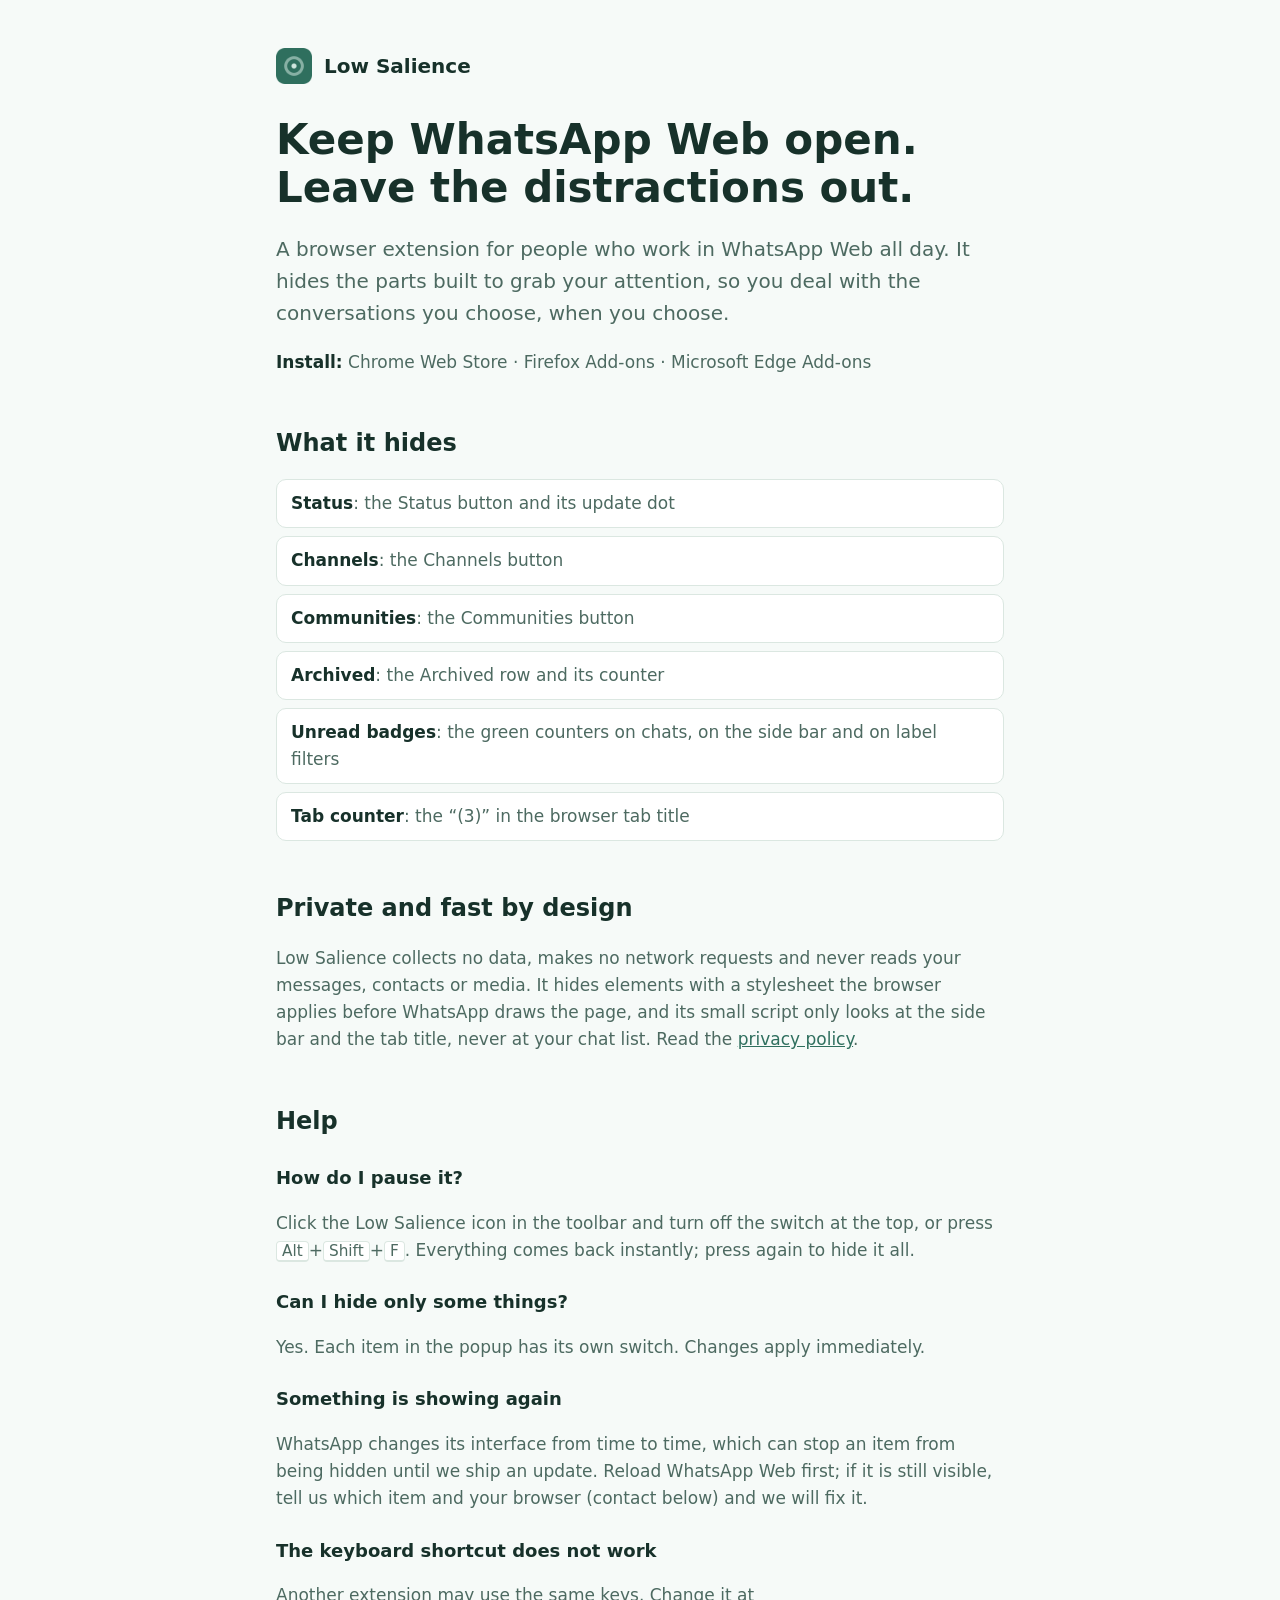
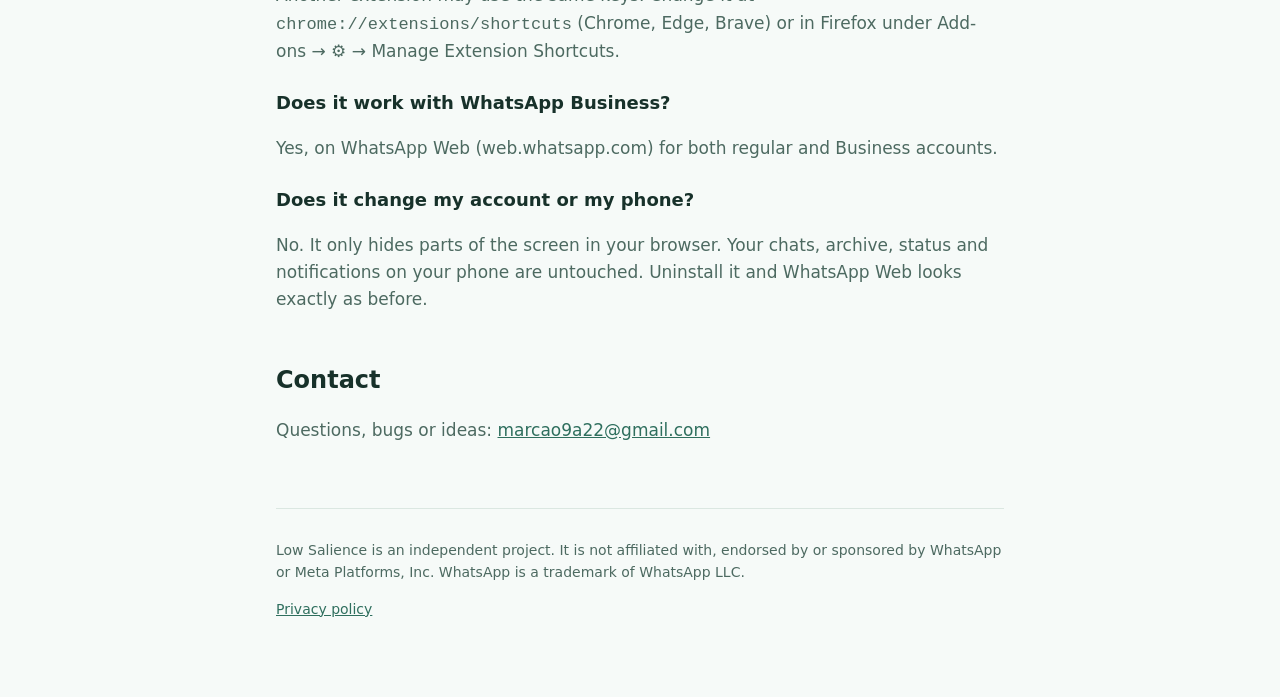
==== index.html @ e03910e7 "Publica o site com ajuda e politica de privacidade As lojas de extensoes exigem uma URL publica para" ====
<!doctype html>
<html lang="en">
  <head>
    <meta charset="utf-8" />
    <meta name="viewport" content="width=device-width, initial-scale=1" />
    <title>Low Salience — Focus for WhatsApp Web</title>
    <meta
      name="description"
      content="Browser extension that hides Status, Channels, Communities, Archived chats and unread badges in WhatsApp Web. No data collected."
    />
    <link rel="icon" href="icon-128.png" />
    <link rel="stylesheet" href="style.css" />
  </head>
  <body>
    <main>
      <header class="brand">
        <img src="icon-128.png" alt="" />
        <a href="./">Low Salience</a>
      </header>

      <h1>Keep WhatsApp Web open. Leave the distractions out.</h1>
      <p class="lead">
        A browser extension for people who work in WhatsApp Web all day. It hides the parts built to
        grab your attention, so you deal with the conversations you choose, when you choose.
      </p>

      <!-- [YOU] Replace with the store links once published. -->
      <p><strong>Install:</strong> Chrome Web Store · Firefox Add-ons · Microsoft Edge Add-ons</p>

      <h2>What it hides</h2>
      <ul class="features">
        <li><strong>Status</strong>: the Status button and its update dot</li>
        <li><strong>Channels</strong>: the Channels button</li>
        <li><strong>Communities</strong>: the Communities button</li>
        <li><strong>Archived</strong>: the Archived row and its counter</li>
        <li>
          <strong>Unread badges</strong>: the green counters on chats, on the side bar and on label
          filters
        </li>
        <li><strong>Tab counter</strong>: the “(3)” in the browser tab title</li>
      </ul>

      <h2>Private and fast by design</h2>
      <p>
        Low Salience collects no data, makes no network requests and never reads your messages,
        contacts or media. It hides elements with a stylesheet the browser applies before WhatsApp
        draws the page, and its small script only looks at the side bar and the tab title, never at
        your chat list. Read the <a href="privacy.html">privacy policy</a>.
      </p>

      <h2 id="help">Help</h2>

      <h3>How do I pause it?</h3>
      <p>
        Click the Low Salience icon in the toolbar and turn off the switch at the top, or press
        <kbd>Alt</kbd>+<kbd>Shift</kbd>+<kbd>F</kbd>. Everything comes back instantly; press again
        to hide it all.
      </p>

      <h3>Can I hide only some things?</h3>
      <p>Yes. Each item in the popup has its own switch. Changes apply immediately.</p>

      <h3>Something is showing again</h3>
      <p>
        WhatsApp changes its interface from time to time, which can stop an item from being hidden
        until we ship an update. Reload WhatsApp Web first; if it is still visible, tell us which
        item and your browser (contact below) and we will fix it.
      </p>

      <h3>The keyboard shortcut does not work</h3>
      <p>
        Another extension may use the same keys. Change it at
        <code>chrome://extensions/shortcuts</code> (Chrome, Edge, Brave) or in Firefox under Add-ons
        → ⚙ → Manage Extension Shortcuts.
      </p>

      <h3>Does it work with WhatsApp Business?</h3>
      <p>Yes, on WhatsApp Web (web.whatsapp.com) for both regular and Business accounts.</p>

      <h3>Does it change my account or my phone?</h3>
      <p>
        No. It only hides parts of the screen in your browser. Your chats, archive, status and
        notifications on your phone are untouched. Uninstall it and WhatsApp Web looks exactly as
        before.
      </p>

      <h2 id="contact">Contact</h2>
      <p>
        Questions, bugs or ideas: <a href="mailto:marcao9a22@gmail.com">marcao9a22@gmail.com</a>
      </p>

      <footer>
        <p>
          Low Salience is an independent project. It is not affiliated with, endorsed by or
          sponsored by WhatsApp or Meta Platforms, Inc. WhatsApp is a trademark of WhatsApp LLC.
        </p>
        <p><a href="privacy.html">Privacy policy</a></p>
      </footer>
    </main>
  </body>
</html>
---- style.css ----
:root {
  color-scheme: light dark;
  --bg: #f6faf8;
  --surface: #ffffff;
  --text: #17312a;
  --muted: #4d6a61;
  --border: #dbe7e1;
  --accent: #2f6f5e;
}

@media (prefers-color-scheme: dark) {
  :root {
    --bg: #141917;
    --surface: #1c2320;
    --text: #e6efeb;
    --muted: #a3b8b0;
    --border: #2c3833;
    --accent: #6fbfa6;
  }
}

* {
  box-sizing: border-box;
}

body {
  margin: 0;
  background: var(--bg);
  color: var(--text);
  font:
    17px/1.6 system-ui,
    -apple-system,
    'Segoe UI',
    Roboto,
    sans-serif;
}

main {
  max-width: 760px;
  margin: 0 auto;
  padding: 48px 16px 64px;
}

header.brand {
  display: flex;
  align-items: center;
  gap: 12px;
  margin-bottom: 32px;
}

header.brand img {
  width: 48px;
  height: 48px;
  margin: -6px;
}

header.brand a {
  color: inherit;
  text-decoration: none;
  font-weight: 650;
  font-size: 20px;
}

h1 {
  font-size: clamp(30px, 6vw, 42px);
  line-height: 1.15;
  margin: 0 0 16px;
}

h2 {
  margin: 48px 0 12px;
  font-size: 24px;
}

h3 {
  margin: 24px 0 4px;
  font-size: 18px;
}

p,
li {
  color: var(--muted);
}

strong {
  color: var(--text);
}

a {
  color: var(--accent);
}

.lead {
  font-size: 20px;
}

ul.features {
  padding: 0;
  list-style: none;
  display: grid;
  gap: 8px;
}

ul.features li {
  background: var(--surface);
  border: 1px solid var(--border);
  border-radius: 10px;
  padding: 10px 14px;
}

kbd {
  font: inherit;
  font-size: 0.9em;
  border: 1px solid var(--border);
  border-bottom-width: 2px;
  border-radius: 4px;
  padding: 0 5px;
  background: var(--surface);
}

footer {
  margin-top: 64px;
  padding-top: 16px;
  border-top: 1px solid var(--border);
  font-size: 14px;
  color: var(--muted);
}
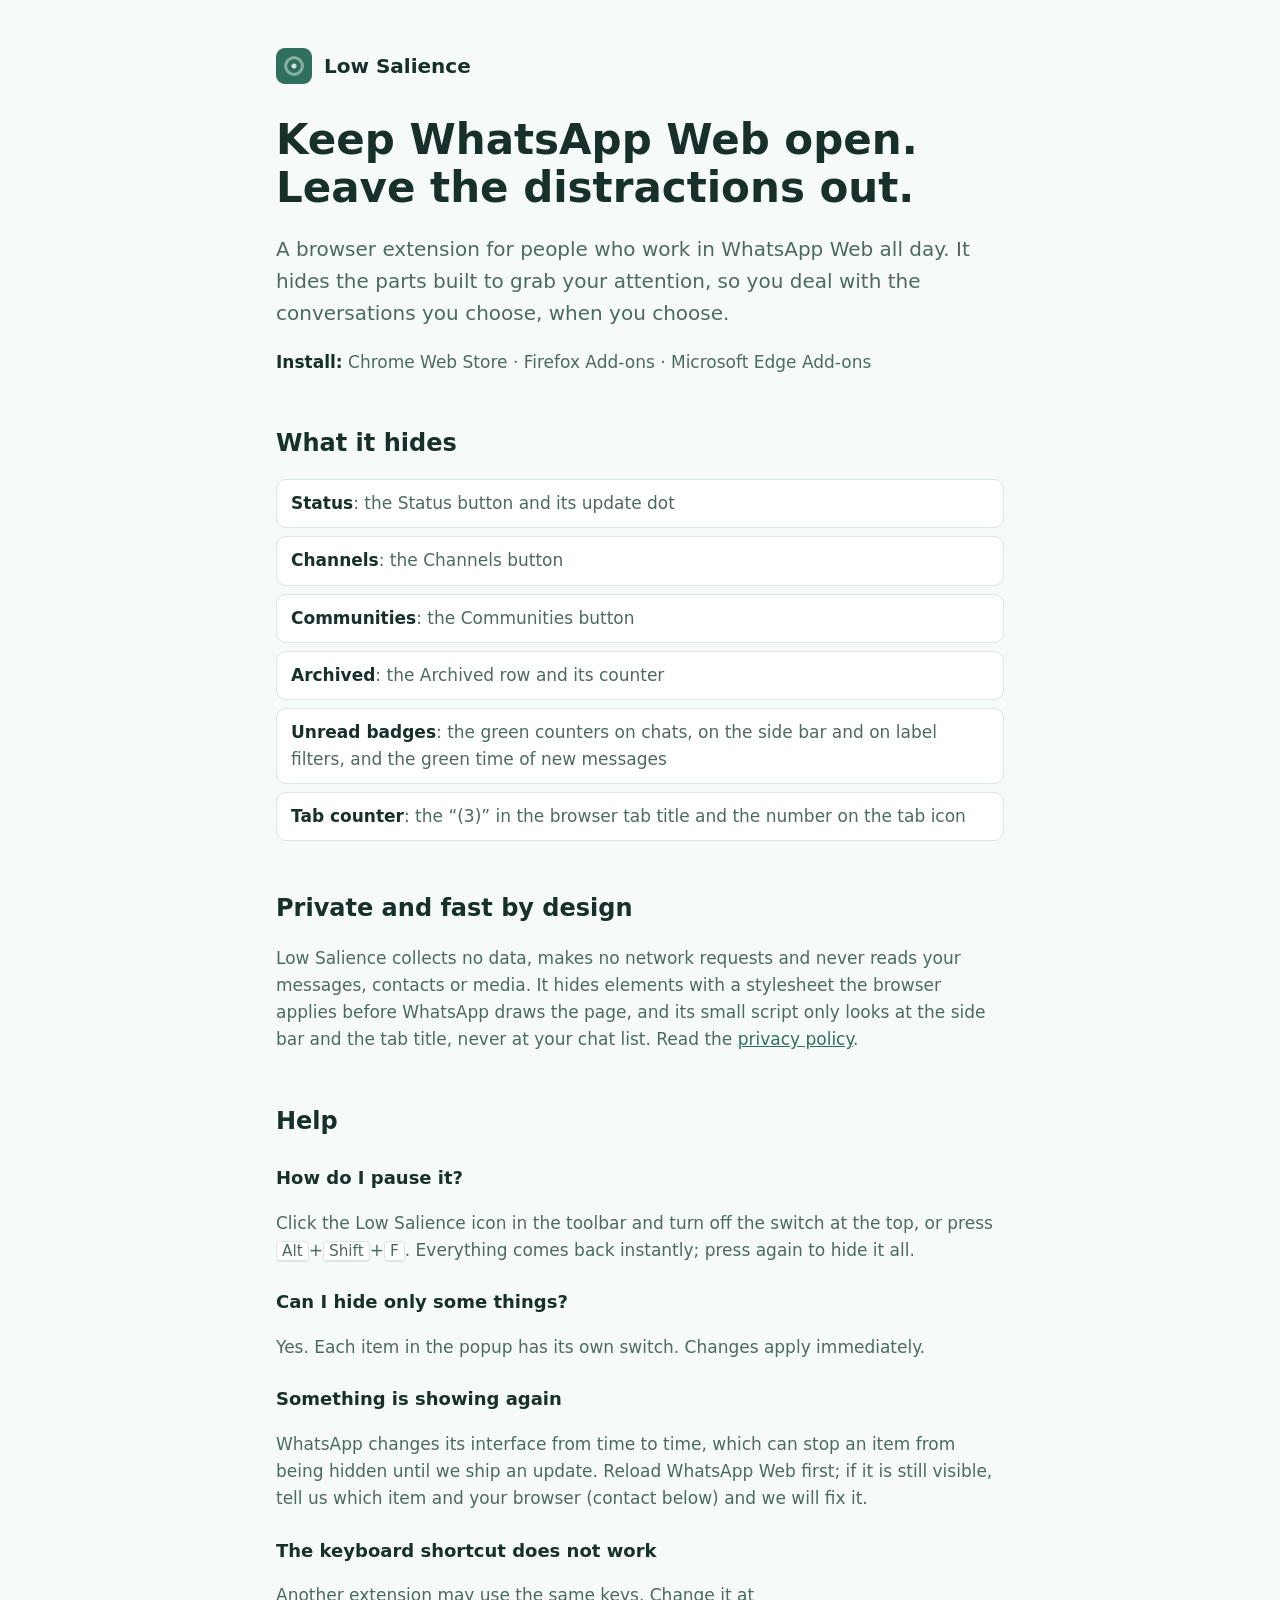
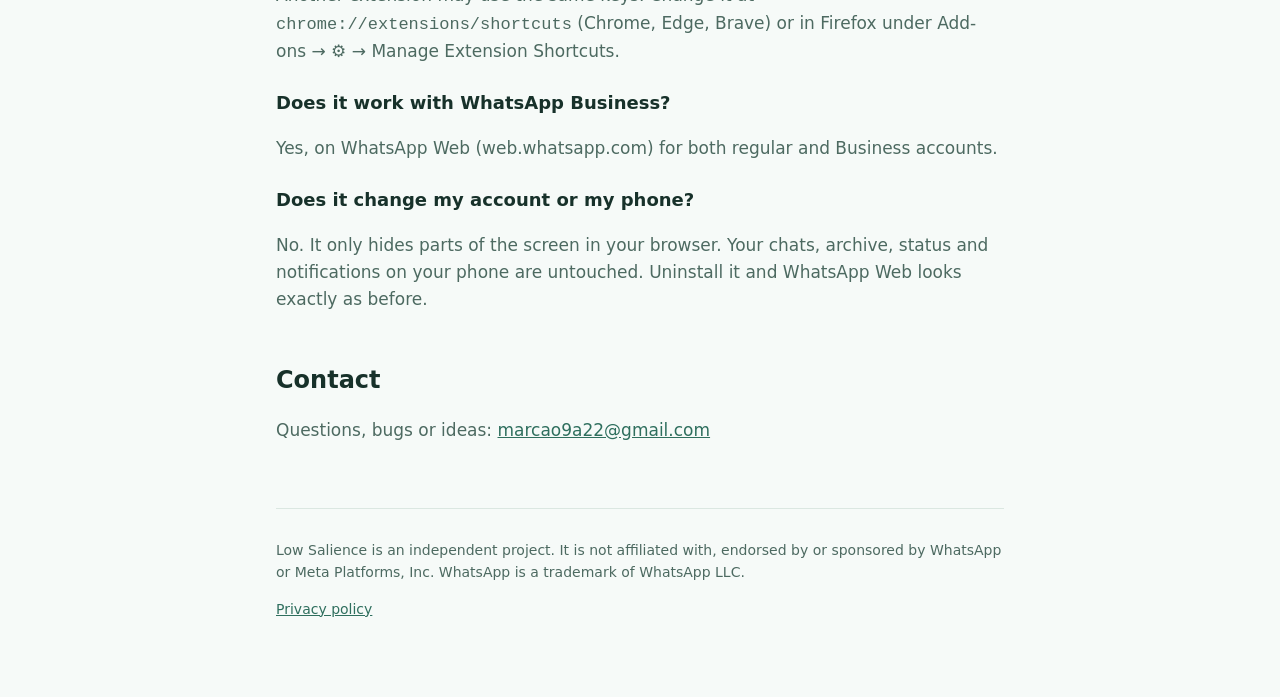
==== commit 173fcf6c: "Atualiza a lista do que a extensao esconde A extensao passou a tirar tambem o numero do icone da aba" ====
--- a/index.html
+++ b/index.html
@@ -35,9 +35,12 @@
         <li><strong>Archived</strong>: the Archived row and its counter</li>
         <li>
           <strong>Unread badges</strong>: the green counters on chats, on the side bar and on label
-          filters
+          filters, and the green time of new messages
         </li>
-        <li><strong>Tab counter</strong>: the “(3)” in the browser tab title</li>
+        <li>
+          <strong>Tab counter</strong>: the “(3)” in the browser tab title and the number on the tab
+          icon
+        </li>
       </ul>
 
       <h2>Private and fast by design</h2>
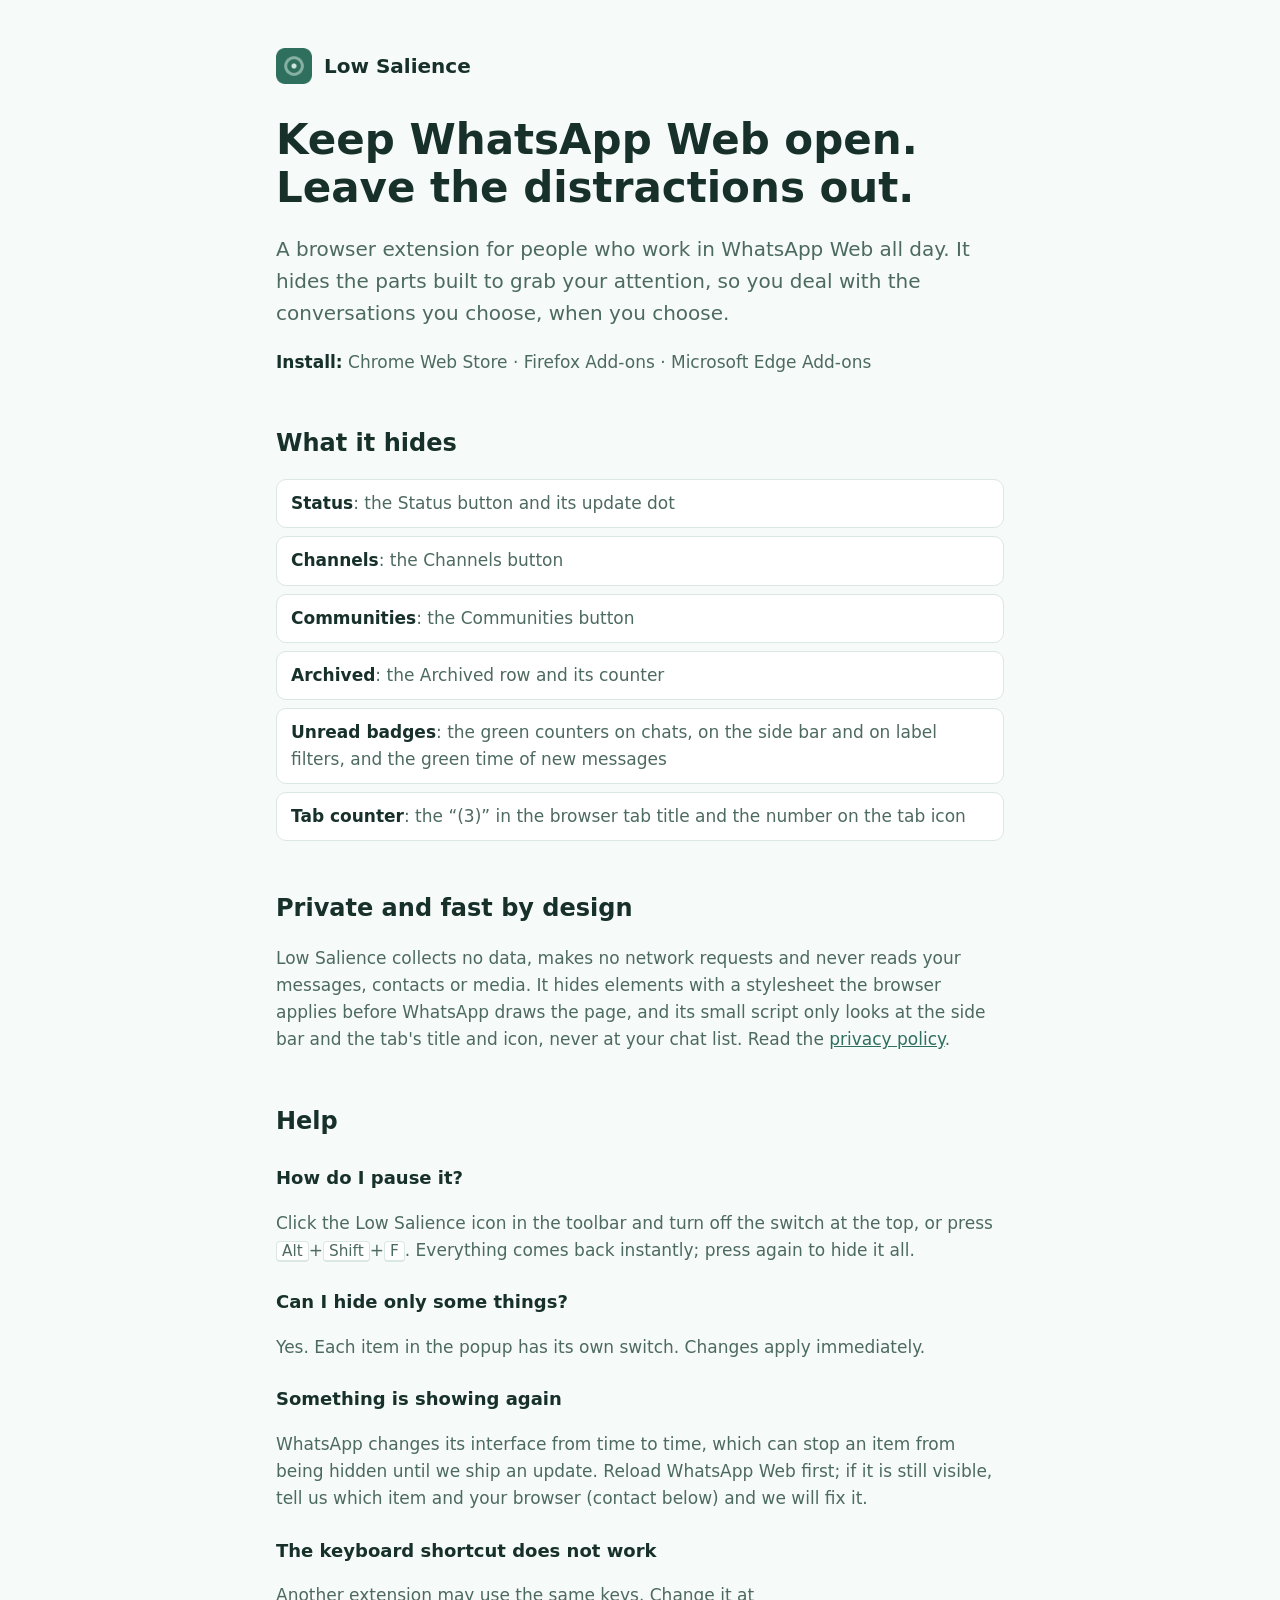
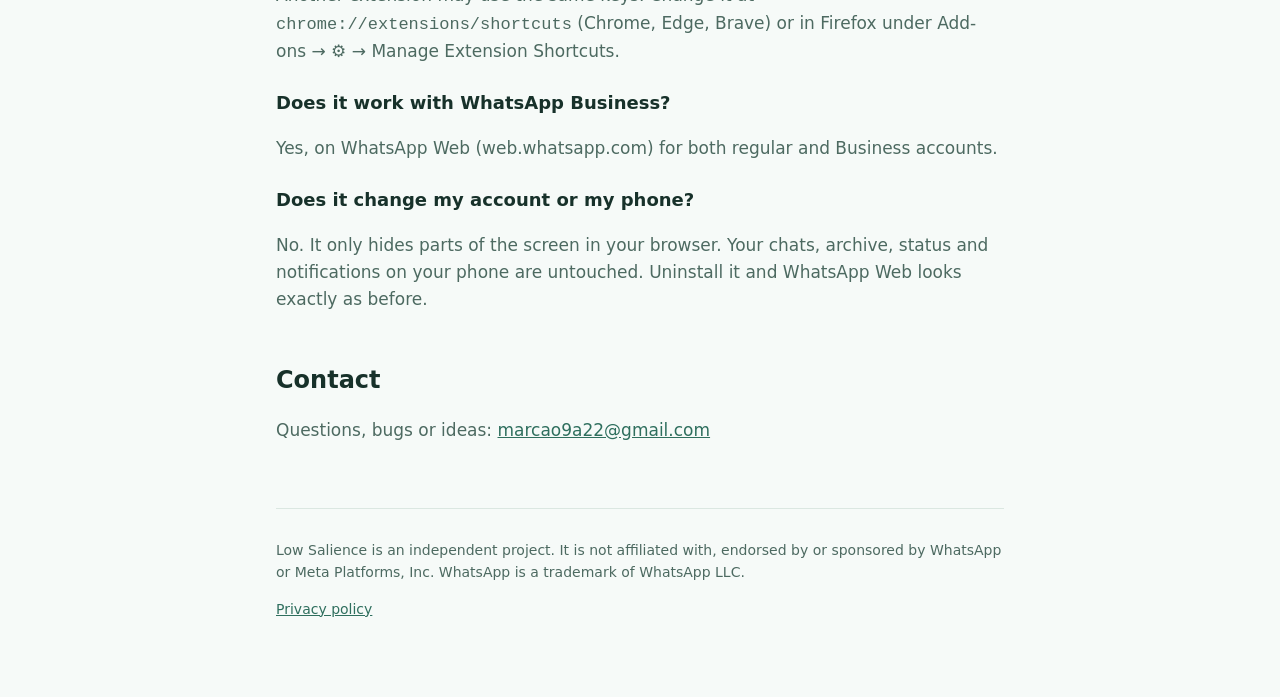
==== commit 193433de: "Atualiza o que o script da extensao observa O script passou a trocar tambem o icone da aba, entao a " ====
--- a/index.html
+++ b/index.html
@@ -47,8 +47,8 @@
       <p>
         Low Salience collects no data, makes no network requests and never reads your messages,
         contacts or media. It hides elements with a stylesheet the browser applies before WhatsApp
-        draws the page, and its small script only looks at the side bar and the tab title, never at
-        your chat list. Read the <a href="privacy.html">privacy policy</a>.
+        draws the page, and its small script only looks at the side bar and the tab's title and
+        icon, never at your chat list. Read the <a href="privacy.html">privacy policy</a>.
       </p>
 
       <h2 id="help">Help</h2>
